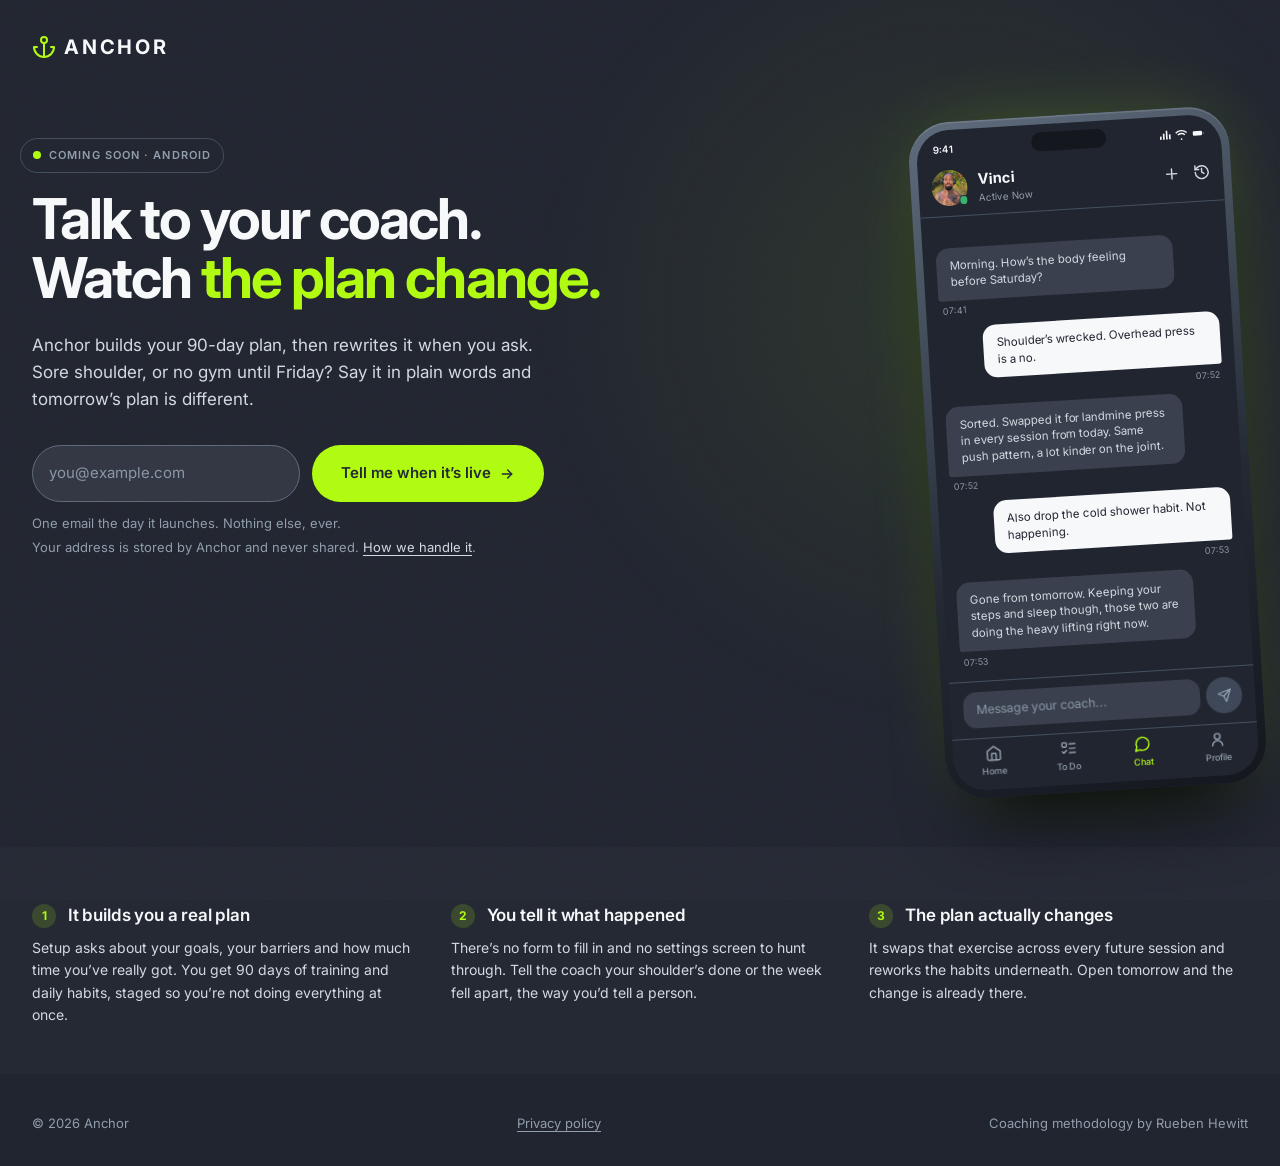
==== static/anchor/index.html @ 9a3c50d8 "Add Anchor waitlist landing page and privacy policy Serves the coming-soon page at /anchor/ with ema" ====
<!doctype html>
<html lang="en">
  <head>
    <meta charset="utf-8" />
    <meta name="viewport" content="width=device-width, initial-scale=1" />
    <title>Anchor — talk to your coach, watch the plan change</title>
    <meta
      name="description"
      content="Anchor builds your 90-day plan, then rewrites it when you ask. Coming soon on Android."
    />
    <meta name="theme-color" content="#212530" />

    <meta property="og:title" content="Anchor — talk to your coach, watch the plan change" />
    <meta
      property="og:description"
      content="Anchor builds your 90-day plan, then rewrites it when you ask. Coming soon on Android."
    />
    <meta property="og:type" content="website" />
    <meta property="og:url" content="https://www.victorexplore.com/anchor/" />
    <link rel="canonical" href="https://www.victorexplore.com/anchor/" />

    <link
      rel="icon"
      href="data:image/svg+xml,%3Csvg xmlns='http://www.w3.org/2000/svg' viewBox='0 0 24 24' fill='none' stroke='%23b1fa12' stroke-width='2.4' stroke-linecap='round'%3E%3Ccircle cx='12' cy='5' r='3'/%3E%3Cline x1='12' y1='22' x2='12' y2='8'/%3E%3Cpath d='M5 12H2a10 10 0 0 0 20 0h-3'/%3E%3C/svg%3E"
    />

    <link rel="preconnect" href="https://fonts.googleapis.com" />
    <link rel="preconnect" href="https://fonts.gstatic.com" crossorigin />
    <link
      href="https://fonts.googleapis.com/css2?family=Inter:wght@400;500;600;700&display=swap"
      rel="stylesheet"
    />
    <link rel="stylesheet" href="styles.css" />
  </head>

  <body>
    <div class="backdrop" aria-hidden="true"></div>
    <div class="grain" aria-hidden="true"></div>

    <div class="page">
      <header class="site-header">
        <div class="shell">
          <div class="wordmark">
            <svg viewBox="0 0 24 24" fill="none" stroke="currentColor" stroke-width="2" stroke-linecap="round" stroke-linejoin="round" aria-hidden="true">
              <circle cx="12" cy="5" r="3" />
              <line x1="12" y1="22" x2="12" y2="8" />
              <path d="M5 12H2a10 10 0 0 0 20 0h-3" />
            </svg>
            Anchor
          </div>
        </div>
      </header>

      <main>
        <div class="hero">
          <div class="shell">
            <div class="hero-copy">
              <p class="eyebrow reveal d1"><span class="dot"></span> Coming soon &middot; Android</p>

              <h1 class="reveal d2">
                <span class="line">Talk to your coach.</span>
                <span class="line">Watch <span class="accent">the plan change.</span></span>
              </h1>

              <p class="subhead reveal d3">
                Anchor builds your 90-day plan, then rewrites it when you ask. Sore
                shoulder, or no gym until Friday? Say it in plain words and tomorrow&rsquo;s
                plan is different.
              </p>

              <form class="signup reveal d4" id="signup" novalidate>
                <div class="field-row">
                  <div class="field">
                    <input
                      id="email"
                      name="email"
                      type="email"
                      inputmode="email"
                      autocomplete="email"
                      placeholder="you@example.com"
                      aria-label="Email address"
                      aria-describedby="form-note"
                    />
                  </div>
                  <button class="btn" type="submit" id="submit">
                    <span id="submit-label">Tell me when it&rsquo;s live</span>
                    <svg viewBox="0 0 24 24" fill="none" stroke="currentColor" stroke-width="2.2" stroke-linecap="round" stroke-linejoin="round" aria-hidden="true">
                      <path d="M5 12h14" />
                      <path d="m13 6 6 6-6 6" />
                    </svg>
                  </button>
                </div>
                <p class="form-note" id="form-note" role="status">
                  One email the day it launches. Nothing else, ever.
                </p>
                <p class="form-legal">
                  Your address is stored by Anchor and never shared.
                  <a href="privacy/">How we handle it</a>.
                </p>
              </form>
            </div>

            <!-- Recreation of the Anchor chat screen. -->
            <div class="phone-stage reveal d5">
              <div class="phone" role="img" aria-label="The Anchor chat screen. The coach asks how the body is feeling. The user says their shoulder is wrecked and overhead press is out; the coach replies that it has swapped it for landmine press in every session from today. The user asks to drop the cold shower habit; the coach removes it from tomorrow and keeps the steps and sleep habits.">
                <div class="screen" aria-hidden="true">
                  <div class="notch"></div>

                  <div class="status-bar">
                    <span>9:41</span>
                    <span class="status-icons">
                      <svg viewBox="0 0 24 24" fill="currentColor"><path d="M2 20h3v-6H2zm5.5 0h3V9h-3zM13 20h3V4h-3zm5.5 0h3v-9h-3z" /></svg>
                      <svg viewBox="0 0 24 24" fill="currentColor"><path d="M12 19.5a1.5 1.5 0 1 0 0 3 1.5 1.5 0 0 0 0-3M4.6 12.3l1.8 1.8a8 8 0 0 1 11.2 0l1.8-1.8a10.5 10.5 0 0 0-14.8 0M1 8.7l1.8 1.8a13 13 0 0 1 18.4 0L23 8.7a15.6 15.6 0 0 0-22 0" /></svg>
                      <svg viewBox="0 0 24 24" fill="currentColor"><path d="M4 8h13a2 2 0 0 1 2 2v4a2 2 0 0 1-2 2H4a2 2 0 0 1-2-2v-4a2 2 0 0 1 2-2m16.5 3h1v2h-1z" /></svg>
                    </span>
                  </div>

                  <div class="chat-header">
                    <span class="avatar">
                      <img src="assets/coach-rueben.jpg" alt="" width="44" height="44" />
                      <span class="badge"></span>
                    </span>
                    <span class="who">
                      <strong>Vinci</strong>
                      <span>Active Now</span>
                    </span>
                    <span class="actions">
                      <svg viewBox="0 0 24 24" fill="none" stroke="currentColor" stroke-width="2" stroke-linecap="round" stroke-linejoin="round">
                        <path d="M12 5v14M5 12h14" />
                      </svg>
                      <svg viewBox="0 0 24 24" fill="none" stroke="currentColor" stroke-width="2" stroke-linecap="round" stroke-linejoin="round">
                        <path d="M3 12a9 9 0 1 0 3-6.7L3 8" />
                        <path d="M3 3v5h5" />
                        <path d="M12 7v5l3 2" />
                      </svg>
                    </span>
                  </div>

                  <div class="chat-log">
                    <div class="msg from-coach">
                      <p class="text">Morning. How&rsquo;s the body feeling before Saturday?</p>
                      <span class="stamp">07:41</span>
                    </div>

                    <div class="msg from-user">
                      <p class="text">Shoulder&rsquo;s wrecked. Overhead press is a no.</p>
                      <span class="stamp">07:52</span>
                    </div>

                    <div class="msg from-coach">
                      <p class="text">
                        Sorted. Swapped it for landmine press in every session from today.
                        Same push pattern, a lot kinder on the joint.
                      </p>
                      <span class="stamp">07:52</span>
                    </div>

                    <div class="msg from-user">
                      <p class="text">Also drop the cold shower habit. Not happening.</p>
                      <span class="stamp">07:53</span>
                    </div>

                    <div class="msg from-coach">
                      <p class="text">
                        Gone from tomorrow. Keeping your steps and sleep though, those two
                        are doing the heavy lifting right now.
                      </p>
                      <span class="stamp">07:53</span>
                    </div>
                  </div>

                  <div class="chat-input">
                    <span class="box">Message your coach...</span>
                    <span class="send">
                      <svg viewBox="0 0 24 24" fill="none" stroke="currentColor" stroke-width="2" stroke-linecap="round" stroke-linejoin="round">
                        <path d="M22 2 11 13" />
                        <path d="M22 2 15 22l-4-9-9-4Z" />
                      </svg>
                    </span>
                  </div>

                  <nav class="tabbar">
                    <span class="tab">
                      <svg viewBox="0 0 24 24" fill="none" stroke="currentColor" stroke-width="2" stroke-linecap="round" stroke-linejoin="round">
                        <path d="M3 9.5 12 3l9 6.5V20a2 2 0 0 1-2 2H5a2 2 0 0 1-2-2Z" />
                        <path d="M9 22v-9h6v9" />
                      </svg>
                      Home
                    </span>
                    <span class="tab">
                      <svg viewBox="0 0 24 24" fill="none" stroke="currentColor" stroke-width="2" stroke-linecap="round" stroke-linejoin="round">
                        <rect x="3" y="4" width="6" height="6" rx="1.5" />
                        <path d="m3 16.5 2 2 4-4" />
                        <path d="M13 6h8M13 12h8M13 18h8" />
                      </svg>
                      To Do
                    </span>
                    <span class="tab active">
                      <svg viewBox="0 0 24 24" fill="none" stroke="currentColor" stroke-width="2" stroke-linecap="round" stroke-linejoin="round">
                        <path d="M7.9 20A9 9 0 1 0 4 16.1L2 22Z" />
                      </svg>
                      Chat
                    </span>
                    <span class="tab">
                      <svg viewBox="0 0 24 24" fill="none" stroke="currentColor" stroke-width="2" stroke-linecap="round" stroke-linejoin="round">
                        <circle cx="12" cy="8" r="4" />
                        <path d="M19 21a7 7 0 0 0-14 0" />
                      </svg>
                      Profile
                    </span>
                  </nav>
                </div>
              </div>
            </div>
          </div>
        </div>

        <div class="proofs-band">
          <ol class="shell proofs reveal d6">
            <li class="proof">
              <h2>It builds you a real plan</h2>
              <p>
                Setup asks about your goals, your barriers and how much time you&rsquo;ve
                really got. You get 90 days of training and daily habits, staged so
                you&rsquo;re not doing everything at once.
              </p>
            </li>

            <li class="proof">
              <h2>You tell it what happened</h2>
              <p>
                There&rsquo;s no form to fill in and no settings screen to hunt through.
                Tell the coach your shoulder&rsquo;s done or the week fell apart, the way
                you&rsquo;d tell a person.
              </p>
            </li>

            <li class="proof">
              <h2>The plan actually changes</h2>
              <p>
                It swaps that exercise across every future session and reworks the habits
                underneath. Open tomorrow and the change is already there.
              </p>
            </li>
          </ol>
        </div>
      </main>

      <footer class="site-footer">
        <div class="shell">
          <span>&copy; 2026 Anchor</span>
          <span><a href="privacy/">Privacy policy</a></span>
          <span>Coaching methodology by Rueben Hewitt</span>
        </div>
      </footer>
    </div>

    <script>
      const form = document.getElementById('signup');
      const input = document.getElementById('email');
      const note = document.getElementById('form-note');
      const submit = document.getElementById('submit');
      const submitLabel = document.getElementById('submit-label');

      const DEFAULT_NOTE = 'One email the day it launches. Nothing else, ever.';
      const SUBMIT_LABEL = submitLabel.textContent;
      const EMAIL = /^[^\s@]+@[^\s@]+\.[^\s@]{2,}$/;

      // Kit's own embed form action. It takes a form-encoded POST and needs no
      // API key, so nothing secret lives in this page.
      const KIT_ENDPOINT = 'https://app.kit.com/forms/9786076/subscriptions';

      function setNote(text, tone) {
        note.textContent = text;
        note.classList.toggle('is-error', tone === 'error');
        note.classList.toggle('is-notice', tone === 'notice');
        note.classList.toggle('is-success', tone === 'success');
      }

      function setBusy(busy) {
        form.setAttribute('aria-busy', String(busy));
        submitLabel.textContent = busy ? 'Adding you\u2026' : SUBMIT_LABEL;
        if (busy) {
          submit.setAttribute('aria-disabled', 'true');
        } else {
          submit.removeAttribute('aria-disabled');
        }
      }

      input.addEventListener('input', () => {
        if (input.getAttribute('aria-invalid') === 'true') {
          input.removeAttribute('aria-invalid');
          setNote(DEFAULT_NOTE, null);
        }
      });

      form.addEventListener('submit', async (event) => {
        event.preventDefault();

        if (submit.getAttribute('aria-disabled') === 'true') return;

        const email = input.value.trim();

        if (!email) {
          input.setAttribute('aria-invalid', 'true');
          setNote('Pop your email in first and we’ll do the rest.', 'error');
          return;
        }

        if (!EMAIL.test(email)) {
          input.setAttribute('aria-invalid', 'true');
          setNote('That does not look like an email address.', 'error');
          return;
        }

        input.removeAttribute('aria-invalid');
        setBusy(true);
        setNote('Adding you to the list\u2026', null);

        try {
          const response = await fetch(KIT_ENDPOINT, {
            method: 'POST',
            headers: { Accept: 'application/json' },
            body: new URLSearchParams({ email_address: email }),
          });
          const result = await response.json();

          if (result.status === 'success') {
            // Stays disabled: the address is in, so a second press is pointless.
            form.setAttribute('aria-busy', 'false');
            submit.setAttribute('aria-disabled', 'true');
            submitLabel.textContent = 'You\u2019re on the list';
            input.readOnly = true;
            setNote('Nice one. We’ll email you the day Anchor goes live.', 'success');
            return;
          }

          // Kit holds submissions it suspects are bots until a challenge is passed.
          if (result.status === 'quarantined' && result.url) {
            setBusy(false);
            note.className = 'form-note is-notice';
            note.textContent = 'One more step to prove you\u2019re human: ';
            const link = document.createElement('a');
            link.href = result.url;
            link.rel = 'noopener';
            link.target = '_blank';
            link.textContent = 'finish confirming';
            note.append(link, '.');
            return;
          }

          setBusy(false);
          input.setAttribute('aria-invalid', 'true');
          setNote(
            result.errors?.messages?.join(' ') ||
              'That didn’t go through. Give it another try in a moment.',
            'error'
          );
        } catch {
          setBusy(false);
          setNote(
            'Couldn’t reach the server. Check your connection and try again.',
            'error'
          );
        }
      });
    </script>
  </body>
</html>
---- static/anchor/styles.css ----
/*
 * Anchor — coming soon page
 * Colour tokens mirror app/styles/colors.ts (dark theme). Nothing outside the
 * token block below should introduce a colour.
 */

:root {
  /* Surfaces */
  --bg: #212530;
  --surface: #343844;
  --surface-muted: #3a404e;
  --surface-raised: #3e4858;
  --brand-dark: #232a34;
  --phone-void: #14171e;

  /* Accent */
  --lime: #b1fa12;
  --lime-hover: #c6fb64;
  --lime-active: #d4fb8c;
  --on-lime: #232a34;
  --lime-a08: rgba(177, 250, 18, 0.08);
  --lime-a16: rgba(177, 250, 18, 0.16);
  --lime-a32: rgba(177, 250, 18, 0.32);

  /* Text */
  --text: #f6f8fa;
  --text-secondary: #d2d9e0;
  --text-muted: #919eac;
  --text-placeholder: #8a97a6;

  /* Lines */
  --border: #44505f;
  --border-strong: #5f6c7c;
  --border-hover: #7b8798;

  /* Status */
  --success: #38b26c;
  --warning: #f2a712;
  --error: #eb5757;
  --error-text: #f06a6a;

  /* Type */
  --font: 'Inter', -apple-system, BlinkMacSystemFont, 'Segoe UI', Roboto, sans-serif;

  /* Type scale, whole pixels */
  --t-11: 11px;
  --t-12: 12px;
  --t-13: 13px;
  --t-14: 14px;
  --t-15: 15px;
  --t-17: 17px;
  --t-18: 18px;
  --t-20: 20px;

  /* Spacing, 4px grid */
  --s1: 4px;
  --s2: 8px;
  --s3: 12px;
  --s4: 16px;
  --s5: 20px;
  --s6: 24px;
  --s7: 32px;
  --s8: 40px;
  --s9: 48px;
  --s10: 56px;

  --radius-sm: 12px;
  --radius: 16px;
  --radius-pill: 999px;

  --page-max: 1280px;
  --phone-rot: -3.5deg;
}

/* ---------------------------------------------------------------- reset */

*,
*::before,
*::after {
  box-sizing: border-box;
}

html {
  -webkit-text-size-adjust: 100%;
}

body {
  margin: 0;
  background-color: var(--bg);
  color: var(--text);
  font-family: var(--font);
  font-weight: 400;
  line-height: 1.5;
  -webkit-font-smoothing: antialiased;
  -moz-osx-font-smoothing: grayscale;
  overflow-x: hidden;
}

h1,
h2,
h3,
p,
ol {
  margin: 0;
}

ol {
  padding: 0;
  list-style: none;
}

img {
  display: block;
  max-width: 100%;
}

button,
input {
  font: inherit;
  color: inherit;
}

:focus-visible {
  outline: 2px solid var(--lime);
  outline-offset: 3px;
}

/* ---------------------------------------------------------- backdrop fx */

/* A single pool of light behind the phone, so the glow reads as spill from
   the product rather than decorative haze. */
.backdrop {
  position: fixed;
  inset: 0;
  z-index: 0;
  pointer-events: none;
  background: radial-gradient(
    620px 620px at 74% 34%,
    var(--lime-a08) 0%,
    rgba(177, 250, 18, 0) 68%
  );
}

/* Fine grain so the large flat fills do not band on 8-bit panels. */
.grain {
  position: fixed;
  inset: 0;
  z-index: 1;
  pointer-events: none;
  opacity: 0.03;
  background-image: url("data:image/svg+xml,%3Csvg xmlns='http://www.w3.org/2000/svg' width='200' height='200'%3E%3Cfilter id='n'%3E%3CfeTurbulence type='fractalNoise' baseFrequency='0.85' numOctaves='3'/%3E%3C/filter%3E%3Crect width='200' height='200' filter='url(%23n)'/%3E%3C/svg%3E");
}

.page {
  position: relative;
  z-index: 2;
  display: flex;
  flex-direction: column;
  min-height: 100dvh;
}

.shell {
  width: 100%;
  max-width: var(--page-max);
  margin: 0 auto;
  padding: 0 var(--s7);
}

/* --------------------------------------------------------------- header */

.site-header {
  padding: var(--s7) 0 var(--s3);
}

.wordmark {
  display: flex;
  align-items: center;
  gap: var(--s2);
  font-weight: 700;
  font-size: var(--t-20);
  letter-spacing: 0.14em;
  text-transform: uppercase;
}

.wordmark svg {
  width: 24px;
  height: 24px;
  color: var(--lime);
  flex: none;
}

/* ----------------------------------------------------------------- hero */

.hero {
  flex: 1;
  padding: var(--s8) 0 var(--s10);
}

.hero .shell {
  display: grid;
  grid-template-columns: minmax(0, 1fr) auto;
  gap: var(--s8);
  align-items: start;
}

.hero-copy {
  max-width: 620px;
  padding-top: var(--s6);
}

.eyebrow {
  display: inline-flex;
  align-items: center;
  gap: var(--s2);
  margin-left: -12px;
  padding: var(--s2) var(--s3);
  border-radius: var(--radius-pill);
  border: 1px solid var(--border);
  color: var(--text-muted);
  font-size: var(--t-11);
  font-weight: 600;
  letter-spacing: 0.1em;
  text-transform: uppercase;
}

.dot {
  width: var(--s2);
  height: var(--s2);
  border-radius: 50%;
  background: var(--lime);
  flex: none;
}

h1 {
  margin-top: var(--s4);
  font-size: clamp(2.35rem, 4.4vw, 3.6rem);
  font-weight: 700;
  line-height: 1.06;
  letter-spacing: -0.035em;
  text-wrap: balance;
}

h1 .line {
  display: block;
}

h1 .accent {
  color: var(--lime);
}

.subhead {
  margin-top: var(--s6);
  max-width: 32rem;
  font-size: var(--t-17);
  line-height: 1.6;
  color: var(--text-secondary);
}

/* ----------------------------------------------------------------- form */

.signup {
  margin-top: var(--s7);
  max-width: 32rem;
}

.field-row {
  display: flex;
  gap: var(--s3);
}

.field {
  flex: 1;
  min-width: 0;
}

.field input {
  width: 100%;
  padding: var(--s4);
  border-radius: var(--radius-pill);
  border: 1px solid var(--border-strong);
  background: var(--surface);
  color: var(--text);
  font-size: var(--t-15);
  transition:
    border-color 0.18s ease,
    box-shadow 0.18s ease,
    background-color 0.18s ease;
}

.field input::placeholder {
  color: var(--text-placeholder);
}

.field input:hover {
  border-color: var(--border-hover);
}

.field input:focus {
  border-color: var(--lime);
  background: var(--surface-muted);
  box-shadow: 0 0 0 4px var(--lime-a16);
}

.field input:focus-visible {
  outline: 2px solid var(--lime);
  outline-offset: 2px;
}

.field input[aria-invalid='true'] {
  border-color: var(--error);
  box-shadow: inset 0 0 0 1px var(--error);
}

.btn {
  display: inline-flex;
  align-items: center;
  justify-content: center;
  gap: var(--s2);
  min-width: 232px;
  padding: var(--s4) var(--s6);
  border: 0;
  border-radius: var(--radius-pill);
  background: var(--lime);
  color: var(--on-lime);
  font-size: var(--t-15);
  font-weight: 600;
  white-space: nowrap;
  cursor: pointer;
  transition:
    transform 0.16s ease,
    background-color 0.16s ease,
    color 0.16s ease,
    box-shadow 0.16s ease;
}

.btn:hover:not([aria-disabled='true']) {
  background: var(--lime-hover);
  transform: translateY(-1px);
  box-shadow: 0 10px 26px -10px rgba(177, 250, 18, 0.6);
}

.btn:active:not([aria-disabled='true']) {
  background: var(--lime-active);
  transform: scale(0.98);
  box-shadow: none;
}

.btn[aria-disabled='true'] {
  background: var(--surface-muted);
  color: var(--text-secondary);
  cursor: not-allowed;
}

.btn svg {
  width: var(--s4);
  height: var(--s4);
}

.btn[aria-disabled='true'] svg {
  display: none;
}

.form-note {
  margin-top: var(--s3);
  min-height: var(--s5);
  font-size: var(--t-13);
  color: var(--text-muted);
  transition: color 0.2s ease;
}

.form-note.is-error {
  color: var(--error-text);
}

.form-note.is-notice {
  display: inline-block;
  padding: var(--s2) var(--s3);
  border-radius: var(--radius-sm);
  border: 1px solid rgba(242, 167, 18, 0.3);
  background: rgba(242, 167, 18, 0.1);
  color: var(--warning);
}

.form-note.is-notice a {
  color: inherit;
  font-weight: 600;
}

.form-note.is-success {
  color: var(--success);
  font-weight: 500;
}

.field input:read-only {
  border-color: var(--border);
  color: var(--text-muted);
  cursor: default;
}

/* -------------------------------------------------------- value proofs */

.proofs-band {
  background: rgba(255, 255, 255, 0.02);
  padding: var(--s10) 0 var(--s9);
}

.proofs {
  display: grid;
  grid-template-columns: repeat(3, minmax(0, 1fr));
  gap: var(--s8);
  counter-reset: step;
}

.proof {
  counter-increment: step;
}

.proof h2 {
  display: flex;
  align-items: center;
  gap: var(--s3);
  font-size: var(--t-17);
  font-weight: 600;
  color: var(--text);
  letter-spacing: -0.01em;
}

.proof h2::before {
  content: counter(step);
  display: flex;
  align-items: center;
  justify-content: center;
  width: var(--s6);
  height: var(--s6);
  flex: none;
  border-radius: 50%;
  background: var(--lime-a16);
  color: var(--lime);
  font-size: var(--t-12);
  font-weight: 700;
}

.proof p {
  margin-top: var(--s2);
  font-size: var(--t-14);
  line-height: 1.6;
  color: var(--text-secondary);
}

/* ---------------------------------------------------------------- phone */

.phone-stage {
  display: flex;
  justify-content: flex-end;
  zoom: 0.82;
}

.phone {
  position: relative;
  width: 392px;
  padding: 10px;
  border-radius: 50px;
  background: linear-gradient(160deg, var(--border-strong) 0%, var(--brand-dark) 60%, var(--phone-void) 100%);
  box-shadow:
    0 2px 0 rgba(255, 255, 255, 0.12) inset,
    0 60px 90px -40px rgba(0, 0, 0, 0.85),
    0 0 100px -30px var(--lime-a32);
  transform: rotate(var(--phone-rot));
  transition: transform 0.35s cubic-bezier(0.2, 0.8, 0.2, 1);
  animation: float 7s ease-in-out infinite;
}

.phone:hover {
  animation: none;
  translate: 0 -6px;
  transform: rotate(0deg);
}

@keyframes float {
  0%,
  100% {
    translate: 0 0;
  }
  50% {
    translate: 0 -12px;
  }
}

.screen {
  position: relative;
  height: 806px;
  border-radius: 40px;
  background: var(--bg);
  overflow: hidden;
  display: flex;
  flex-direction: column;
  user-select: none;
  /* The hero centres its text below 900px; the app screen never does. */
  text-align: left;
}

.notch {
  position: absolute;
  top: 9px;
  left: 50%;
  transform: translateX(-50%);
  width: 92px;
  height: var(--s6);
  border-radius: var(--radius-pill);
  background: var(--phone-void);
  z-index: 3;
}

.status-bar {
  display: flex;
  align-items: center;
  justify-content: space-between;
  padding: 14px var(--s5) var(--s1);
  font-size: var(--t-12);
  font-weight: 600;
  color: var(--text);
  flex: none;
}

.status-icons {
  display: flex;
  align-items: center;
  gap: var(--s1);
  color: var(--text);
}

.status-icons svg {
  width: var(--s4);
  height: var(--s4);
}

/* ------------------------------------------------------------ chat view */

.chat-header {
  flex: none;
  display: flex;
  align-items: center;
  gap: var(--s3);
  padding: var(--s3) var(--s4);
  border-bottom: 1px solid var(--border);
}

.avatar {
  position: relative;
  flex: none;
}

.avatar img {
  width: 44px;
  height: 44px;
  border-radius: 50%;
  object-fit: cover;
}

.avatar .badge {
  position: absolute;
  right: 0;
  bottom: 0;
  width: var(--s3);
  height: var(--s3);
  border-radius: 50%;
  background: var(--success);
  border: 2px solid var(--bg);
}

.chat-header .who {
  flex: 1;
  min-width: 0;
}

.chat-header .who strong {
  display: block;
  font-size: var(--t-18);
  font-weight: 700;
}

.chat-header .who span {
  display: block;
  font-size: var(--t-12);
  color: var(--text-muted);
}

.chat-header .actions {
  display: flex;
  align-items: center;
  gap: var(--s4);
  color: var(--text-secondary);
}

.chat-header .actions svg {
  width: 21px;
  height: 21px;
}

.chat-log {
  flex: 1;
  display: flex;
  flex-direction: column;
  justify-content: flex-end;
  padding: var(--s3) 0 var(--s1);
  overflow: hidden;
}

.msg {
  display: flex;
  flex-direction: column;
  padding: 0 var(--s4);
  margin-bottom: var(--s3);
}

.msg.from-user {
  align-items: flex-end;
}

.msg.from-coach {
  align-items: flex-start;
}

.msg .text {
  max-width: 85%;
  padding: var(--s3) var(--s4);
  border-radius: var(--radius);
  font-size: var(--t-14);
  line-height: 1.45;
}

.msg.from-user .text {
  background: var(--text);
  color: var(--bg);
  border-bottom-right-radius: var(--s1);
}

.msg.from-coach .text {
  background: var(--surface-muted);
  color: var(--text-secondary);
  border-bottom-left-radius: var(--s1);
}

.msg .stamp {
  margin-top: var(--s1);
  padding: 0 var(--s1);
  font-size: var(--t-11);
  color: var(--text-placeholder);
}

.chat-input {
  flex: none;
  display: flex;
  align-items: center;
  gap: var(--s2);
  padding: var(--s3) var(--s4);
  border-top: 1px solid var(--border);
}

.chat-input .box {
  flex: 1;
  display: flex;
  align-items: center;
  height: 44px;
  padding: 0 var(--s4);
  border-radius: var(--radius);
  background: var(--surface-muted);
  color: var(--text-placeholder);
  font-size: var(--t-15);
}

.chat-input .send {
  width: 44px;
  height: 44px;
  flex: none;
  display: flex;
  align-items: center;
  justify-content: center;
  border-radius: 50%;
  background: var(--surface-raised);
  color: var(--text-muted);
}

.chat-input .send svg {
  width: var(--t-18);
  height: var(--t-18);
}

/* Tab bar */

.tabbar {
  flex: none;
  display: flex;
  border-top: 1px solid var(--border);
  background: var(--bg);
  padding: var(--s2) var(--s1) 14px;
}

.tab {
  flex: 1;
  display: flex;
  flex-direction: column;
  align-items: center;
  gap: 3px;
  font-size: var(--t-11);
  font-weight: 500;
  color: var(--text-muted);
}

.tab svg {
  width: 21px;
  height: 21px;
}

.tab.active {
  color: var(--lime);
}

/* --------------------------------------------------------------- footer */

.site-footer {
  padding: var(--s8) 0 var(--s7);
  color: var(--text-muted);
  font-size: var(--t-13);
}

.site-footer .shell {
  display: flex;
  align-items: center;
  justify-content: space-between;
  gap: var(--s4);
  flex-wrap: wrap;
}

.site-footer a,
a.wordmark {
  color: inherit;
  text-decoration: none;
}

.site-footer a {
  text-decoration: underline;
  text-underline-offset: 3px;
}

.site-footer a:hover,
a.wordmark:hover {
  color: var(--text);
}

/* ------------------------------------------------------------ documents */

.doc {
  max-width: 44rem;
  padding-top: var(--s7);
  padding-bottom: var(--s9);
  color: var(--text-secondary);
  font-size: var(--t-15);
  line-height: 1.7;
}

.doc h1 {
  font-size: var(--t-20);
  font-weight: 700;
  color: var(--text);
  letter-spacing: -0.01em;
}

.doc h2 {
  margin-top: var(--s7);
  font-size: var(--t-17);
  font-weight: 600;
  color: var(--text);
}

.doc p {
  margin-top: var(--s3);
}

.doc-meta {
  color: var(--text-muted);
  font-size: var(--t-13);
}

.doc-lead {
  margin-top: var(--s5);
  color: var(--text);
}

.doc a {
  color: var(--lime);
  text-decoration: underline;
  text-underline-offset: 3px;
}

.doc a:hover {
  color: var(--lime-hover);
}

.doc a:focus-visible,
.form-legal a:focus-visible {
  outline: 2px solid var(--lime);
  outline-offset: 2px;
  border-radius: 2px;
}

.doc-back {
  margin-top: var(--s8);
  padding-top: var(--s5);
  border-top: 1px solid var(--border);
}

/* Sits beside the form note, which gets overwritten by status messages. */
.form-legal {
  margin-top: var(--s1);
  font-size: var(--t-13);
  color: var(--text-muted);
}

.form-legal a {
  color: var(--text-secondary);
  text-decoration: underline;
  text-underline-offset: 3px;
}

.form-legal a:hover {
  color: var(--text);
}

/* -------------------------------------------------------------- motion */

.reveal {
  opacity: 0;
  transform: translateY(16px);
  animation: rise 0.5s cubic-bezier(0.2, 0.8, 0.2, 1) forwards;
}

@keyframes rise {
  to {
    opacity: 1;
    transform: none;
  }
}

.d1 {
  animation-delay: 0s;
}
.d2 {
  animation-delay: 0.06s;
}
.d3 {
  animation-delay: 0.12s;
}
.d4 {
  animation-delay: 0.18s;
}
.d5 {
  animation-delay: 0.24s;
}
.d6 {
  animation-delay: 0.3s;
}

/* --------------------------------------------------------- responsive */

@media (max-width: 1180px) {
  .hero .shell {
    gap: var(--s6);
  }

  .phone-stage {
    zoom: 0.78;
  }
}

@media (max-width: 900px) {
  .hero {
    padding-top: var(--s6);
  }

  .hero .shell {
    grid-template-columns: minmax(0, 1fr);
    gap: var(--s9);
    justify-items: center;
    text-align: center;
  }

  .hero-copy {
    max-width: 620px;
    padding-top: 0;
  }

  .eyebrow {
    margin-left: 0;
  }

  .subhead,
  .signup {
    margin-left: auto;
    margin-right: auto;
  }

  .phone-stage {
    order: -1;
    justify-content: center;
    zoom: 0.8;
  }

  .phone {
    --phone-rot: 0deg;
  }
}

@media (max-width: 680px) {
  .shell {
    padding: 0 var(--s5);
  }

  .proofs {
    grid-template-columns: minmax(0, 1fr);
    gap: var(--s6);
    text-align: left;
  }

  .proofs-band {
    padding: var(--s8) 0 var(--s7);
  }

  .field-row {
    flex-direction: column;
  }

  .btn {
    width: 100%;
  }

  .form-note {
    min-height: var(--s8);
  }

  .phone-stage {
    zoom: 0.68;
  }

  .site-footer .shell {
    justify-content: center;
    text-align: center;
  }
}

@media (prefers-reduced-motion: reduce) {
  *,
  *::before,
  *::after {
    animation-duration: 0.01ms !important;
    animation-delay: 0s !important;
    animation-iteration-count: 1 !important;
    transition-duration: 0.01ms !important;
    transition-delay: 0s !important;
  }

  .reveal {
    opacity: 1;
    transform: none;
  }

  .phone,
  .phone:hover {
    translate: 0 0;
    transform: rotate(var(--phone-rot));
  }
}
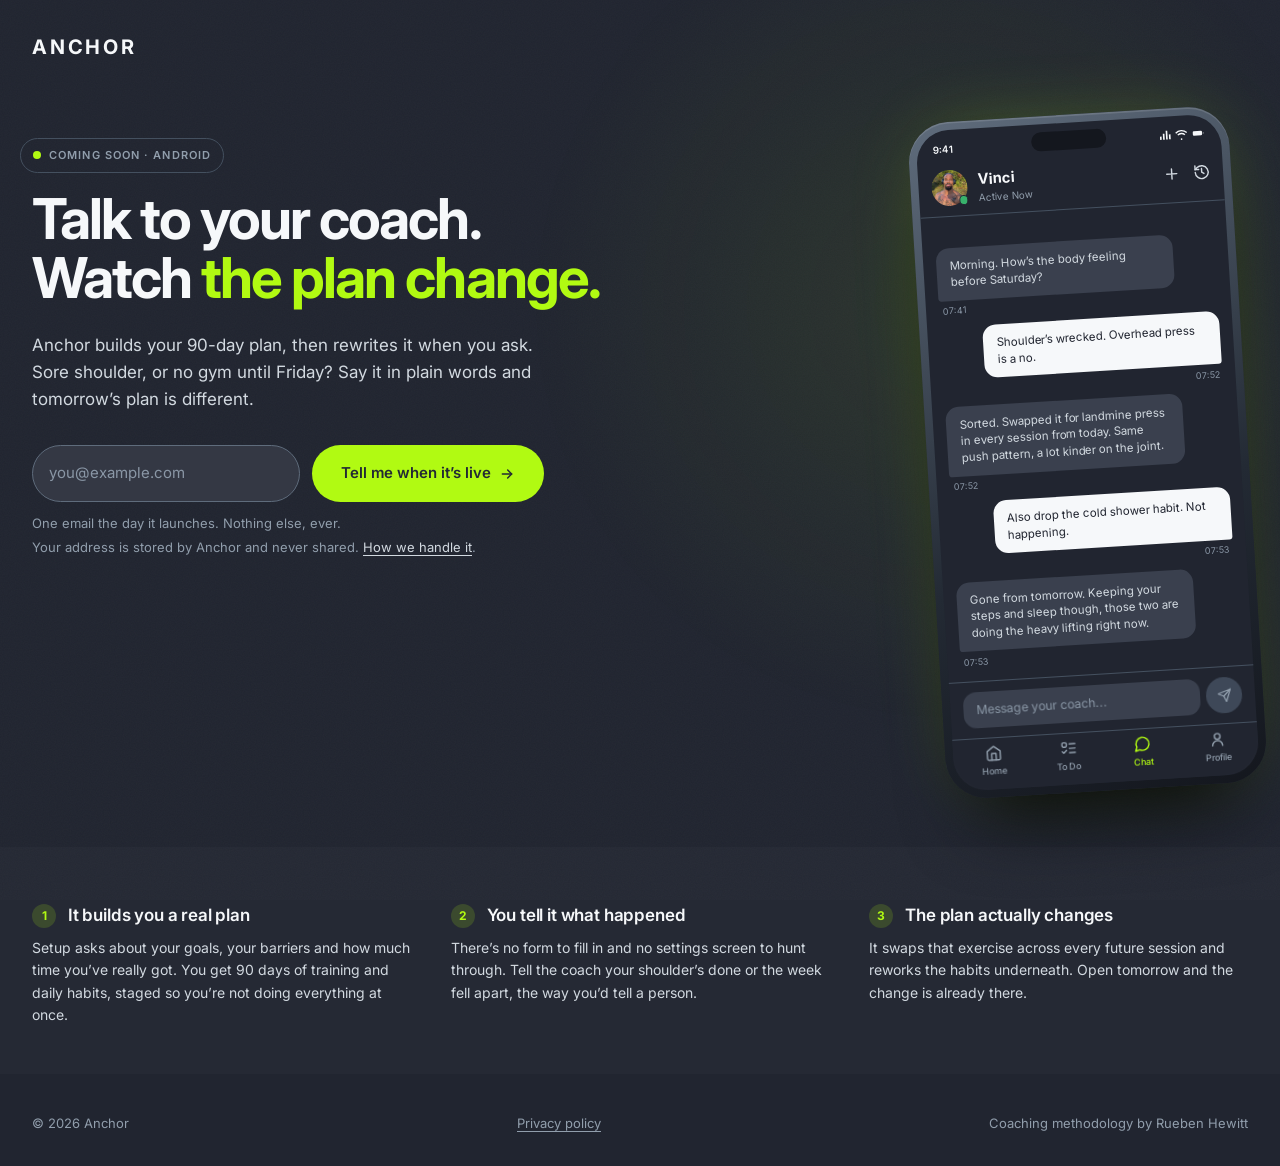
==== commit b0c4bbc5: "Drop placeholder anchor icon from landing page header Co-authored-by: Cursor <cursoragent@cursor.com" ====
--- a/static/anchor/index.html
+++ b/static/anchor/index.html
@@ -40,14 +40,7 @@
     <div class="page">
       <header class="site-header">
         <div class="shell">
-          <div class="wordmark">
-            <svg viewBox="0 0 24 24" fill="none" stroke="currentColor" stroke-width="2" stroke-linecap="round" stroke-linejoin="round" aria-hidden="true">
-              <circle cx="12" cy="5" r="3" />
-              <line x1="12" y1="22" x2="12" y2="8" />
-              <path d="M5 12H2a10 10 0 0 0 20 0h-3" />
-            </svg>
-            Anchor
-          </div>
+          <div class="wordmark">Anchor</div>
         </div>
       </header>
 
--- a/static/anchor/styles.css
+++ b/static/anchor/styles.css
@@ -173,20 +173,12 @@
 }
 
 .wordmark {
-  display: flex;
-  align-items: center;
-  gap: var(--s2);
+  display: inline-flex;
+  align-items: center;
   font-weight: 700;
   font-size: var(--t-20);
   letter-spacing: 0.14em;
   text-transform: uppercase;
-}
-
-.wordmark svg {
-  width: 24px;
-  height: 24px;
-  color: var(--lime);
-  flex: none;
 }
 
 /* ----------------------------------------------------------------- hero */
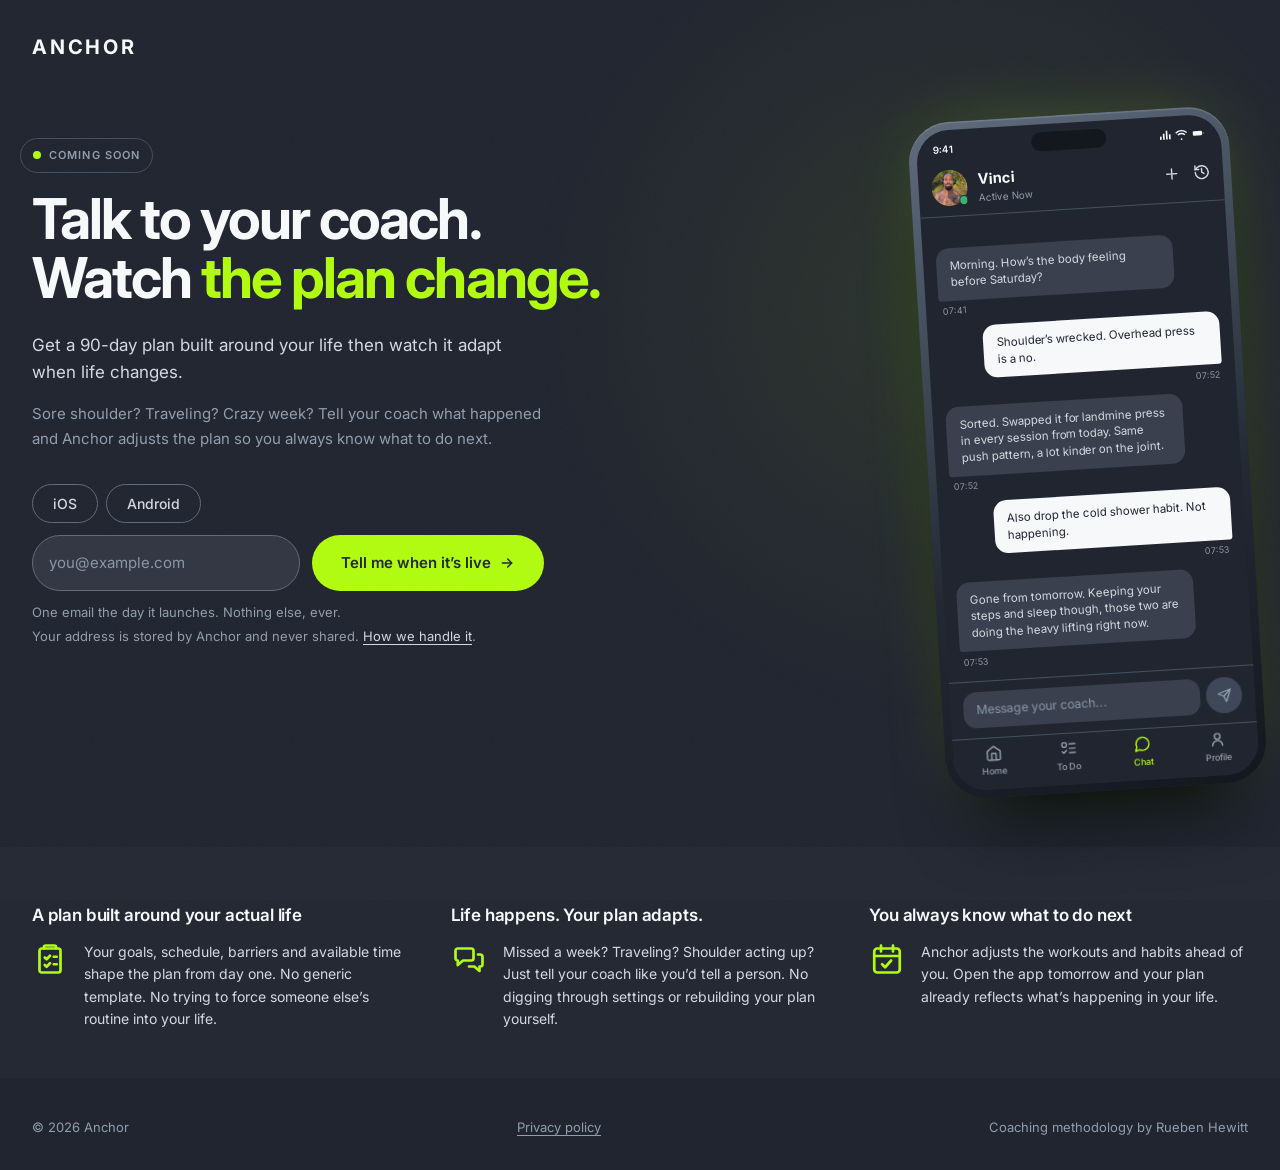
==== commit 5274cd3b: "Update Anchor landing page copy and add platform capture" ====
--- a/static/anchor/index.html
+++ b/static/anchor/index.html
@@ -6,14 +6,14 @@
     <title>Anchor — talk to your coach, watch the plan change</title>
     <meta
       name="description"
-      content="Anchor builds your 90-day plan, then rewrites it when you ask. Coming soon on Android."
+      content="Anchor builds your 90-day plan around your life, then adapts it when life changes. Tell your coach what happened and the plan updates."
     />
     <meta name="theme-color" content="#212530" />
 
     <meta property="og:title" content="Anchor — talk to your coach, watch the plan change" />
     <meta
       property="og:description"
-      content="Anchor builds your 90-day plan, then rewrites it when you ask. Coming soon on Android."
+      content="Anchor builds your 90-day plan around your life, then adapts it when life changes. Tell your coach what happened and the plan updates."
     />
     <meta property="og:type" content="website" />
     <meta property="og:url" content="https://www.victorexplore.com/anchor/" />
@@ -48,7 +48,7 @@
         <div class="hero">
           <div class="shell">
             <div class="hero-copy">
-              <p class="eyebrow reveal d1"><span class="dot"></span> Coming soon &middot; Android</p>
+              <p class="eyebrow reveal d1"><span class="dot"></span> Coming soon</p>
 
               <h1 class="reveal d2">
                 <span class="line">Talk to your coach.</span>
@@ -56,12 +56,39 @@
               </h1>
 
               <p class="subhead reveal d3">
-                Anchor builds your 90-day plan, then rewrites it when you ask. Sore
-                shoulder, or no gym until Friday? Say it in plain words and tomorrow&rsquo;s
-                plan is different.
+                Get a 90-day plan built around your life then watch it adapt when
+                life changes.
               </p>
 
+              <p class="subhead-sub reveal d3">
+                Sore shoulder? Traveling? Crazy week? Tell your coach what happened
+                and Anchor adjusts the plan so you always know what to do next.
+              </p>
+
               <form class="signup reveal d4" id="signup" novalidate>
+                <div class="platform" id="platform" role="radiogroup" aria-label="Which phone do you use?">
+                  <button
+                    class="pill"
+                    type="button"
+                    role="radio"
+                    aria-checked="false"
+                    tabindex="0"
+                    data-value="iOS"
+                  >
+                    iOS
+                  </button>
+                  <button
+                    class="pill"
+                    type="button"
+                    role="radio"
+                    aria-checked="false"
+                    tabindex="-1"
+                    data-value="Android"
+                  >
+                    Android
+                  </button>
+                </div>
+
                 <div class="field-row">
                   <div class="field">
                     <input
@@ -211,29 +238,59 @@
         <div class="proofs-band">
           <ol class="shell proofs reveal d6">
             <li class="proof">
-              <h2>It builds you a real plan</h2>
-              <p>
-                Setup asks about your goals, your barriers and how much time you&rsquo;ve
-                really got. You get 90 days of training and daily habits, staged so
-                you&rsquo;re not doing everything at once.
-              </p>
+              <h2>A plan built around your actual life</h2>
+              <div class="proof-body">
+                <span class="proof-icon" aria-hidden="true">
+                  <svg viewBox="0 0 24 24" fill="none" stroke="currentColor" stroke-width="1.8" stroke-linecap="round" stroke-linejoin="round">
+                    <path d="M9 3h6a1 1 0 0 1 1 1v1H8V4a1 1 0 0 1 1-1Z" />
+                    <path d="M16 5h1.5A1.5 1.5 0 0 1 19 6.5v13A1.5 1.5 0 0 1 17.5 21h-11A1.5 1.5 0 0 1 5 19.5v-13A1.5 1.5 0 0 1 6.5 5H8" />
+                    <path d="m8.5 11 1.2 1.2 2.3-2.4" />
+                    <path d="m8.5 16 1.2 1.2 2.3-2.4" />
+                    <path d="M14.5 10.5h2M14.5 15.5h2" />
+                  </svg>
+                </span>
+                <p>
+                  Your goals, schedule, barriers and available time shape the plan from
+                  day one. No generic template. No trying to force someone else&rsquo;s
+                  routine into your life.
+                </p>
+              </div>
             </li>
 
             <li class="proof">
-              <h2>You tell it what happened</h2>
-              <p>
-                There&rsquo;s no form to fill in and no settings screen to hunt through.
-                Tell the coach your shoulder&rsquo;s done or the week fell apart, the way
-                you&rsquo;d tell a person.
-              </p>
+              <h2>Life happens. Your plan adapts.</h2>
+              <div class="proof-body">
+                <span class="proof-icon" aria-hidden="true">
+                  <svg viewBox="0 0 24 24" fill="none" stroke="currentColor" stroke-width="1.8" stroke-linecap="round" stroke-linejoin="round">
+                    <path d="M3 6.5A1.5 1.5 0 0 1 4.5 5h9A1.5 1.5 0 0 1 15 6.5v5A1.5 1.5 0 0 1 13.5 13H8l-3.5 3v-3H4.5A1.5 1.5 0 0 1 3 11.5Z" />
+                    <path d="M18 9h1.5A1.5 1.5 0 0 1 21 10.5v5A1.5 1.5 0 0 1 19.5 17H19v3l-3.5-3H12" />
+                  </svg>
+                </span>
+                <p>
+                  Missed a week? Traveling? Shoulder acting up? Just tell your coach
+                  like you&rsquo;d tell a person. No digging through settings or
+                  rebuilding your plan yourself.
+                </p>
+              </div>
             </li>
 
             <li class="proof">
-              <h2>The plan actually changes</h2>
-              <p>
-                It swaps that exercise across every future session and reworks the habits
-                underneath. Open tomorrow and the change is already there.
-              </p>
+              <h2>You always know what to do next</h2>
+              <div class="proof-body">
+                <span class="proof-icon" aria-hidden="true">
+                  <svg viewBox="0 0 24 24" fill="none" stroke="currentColor" stroke-width="1.8" stroke-linecap="round" stroke-linejoin="round">
+                    <rect x="3.5" y="5" width="17" height="16" rx="2" />
+                    <path d="M3.5 10h17" />
+                    <path d="M8 3v4M16 3v4" />
+                    <path d="m8.75 15.5 2 2 4-4.5" />
+                  </svg>
+                </span>
+                <p>
+                  Anchor adjusts the workouts and habits ahead of you. Open the app
+                  tomorrow and your plan already reflects what&rsquo;s happening in
+                  your life.
+                </p>
+              </div>
             </li>
           </ol>
         </div>
@@ -254,6 +311,8 @@
       const note = document.getElementById('form-note');
       const submit = document.getElementById('submit');
       const submitLabel = document.getElementById('submit-label');
+      const platform = document.getElementById('platform');
+      const pills = [...platform.querySelectorAll('.pill')];
 
       const DEFAULT_NOTE = 'One email the day it launches. Nothing else, ever.';
       const SUBMIT_LABEL = submitLabel.textContent;
@@ -287,12 +346,62 @@
         }
       });
 
+      function selectedPlatform() {
+        return pills.find((pill) => pill.getAttribute('aria-checked') === 'true');
+      }
+
+      // Roving tabindex: only the chosen pill (or the first, before a choice) is
+      // in the tab order, and the arrow keys move between them.
+      function selectPill(pill) {
+        pills.forEach((other) => {
+          const isPick = other === pill;
+          other.setAttribute('aria-checked', String(isPick));
+          other.tabIndex = isPick ? 0 : -1;
+        });
+
+        if (platform.getAttribute('aria-invalid') === 'true') {
+          platform.removeAttribute('aria-invalid');
+          setNote(DEFAULT_NOTE, null);
+        }
+      }
+
+      pills.forEach((pill) => {
+        pill.addEventListener('click', () => selectPill(pill));
+      });
+
+      platform.addEventListener('keydown', (event) => {
+        const current = pills.indexOf(document.activeElement);
+        if (current === -1) return;
+
+        const step =
+          event.key === 'ArrowRight' || event.key === 'ArrowDown'
+            ? 1
+            : event.key === 'ArrowLeft' || event.key === 'ArrowUp'
+              ? -1
+              : 0;
+
+        if (!step) return;
+
+        event.preventDefault();
+        const next = pills[(current + step + pills.length) % pills.length];
+        selectPill(next);
+        next.focus();
+      });
+
       form.addEventListener('submit', async (event) => {
         event.preventDefault();
 
         if (submit.getAttribute('aria-disabled') === 'true') return;
 
         const email = input.value.trim();
+        const pick = selectedPlatform();
+
+        if (!pick) {
+          platform.setAttribute('aria-invalid', 'true');
+          setNote('Pick iOS or Android so we email you when your version is ready.', 'error');
+          pills[0].focus();
+          return;
+        }
 
         if (!email) {
           input.setAttribute('aria-invalid', 'true');
@@ -314,7 +423,10 @@
           const response = await fetch(KIT_ENDPOINT, {
             method: 'POST',
             headers: { Accept: 'application/json' },
-            body: new URLSearchParams({ email_address: email }),
+            body: new URLSearchParams({
+              email_address: email,
+              'fields[platform]': pick.dataset.value,
+            }),
           });
           const result = await response.json();
 
@@ -324,6 +436,7 @@
             submit.setAttribute('aria-disabled', 'true');
             submitLabel.textContent = 'You\u2019re on the list';
             input.readOnly = true;
+            platform.classList.add('is-locked');
             setNote('Nice one. We’ll email you the day Anchor goes live.', 'success');
             return;
           }
--- a/static/anchor/styles.css
+++ b/static/anchor/styles.css
@@ -248,11 +248,70 @@
   color: var(--text-secondary);
 }
 
+.subhead-sub {
+  margin-top: var(--s4);
+  max-width: 32rem;
+  font-size: var(--t-15);
+  line-height: 1.65;
+  color: var(--text-muted);
+}
+
 /* ----------------------------------------------------------------- form */
 
 .signup {
   margin-top: var(--s7);
   max-width: 32rem;
+}
+
+.platform {
+  display: flex;
+  gap: var(--s2);
+  margin-bottom: var(--s3);
+}
+
+.pill {
+  padding: var(--s2) var(--s5);
+  border-radius: var(--radius-pill);
+  border: 1px solid var(--border-strong);
+  background: transparent;
+  color: var(--text-secondary);
+  font-size: var(--t-14);
+  font-weight: 500;
+  cursor: pointer;
+  transition:
+    border-color 0.18s ease,
+    background-color 0.18s ease,
+    color 0.18s ease;
+}
+
+.pill:hover:not([aria-checked='true']) {
+  border-color: var(--border-hover);
+  color: var(--text);
+}
+
+.pill[aria-checked='true'] {
+  border-color: var(--lime);
+  background: var(--lime);
+  color: var(--on-lime);
+  font-weight: 600;
+}
+
+.pill:focus-visible {
+  outline: 2px solid var(--lime);
+  outline-offset: 2px;
+}
+
+.platform[aria-invalid='true'] .pill:not([aria-checked='true']) {
+  border-color: var(--error);
+}
+
+.platform.is-locked .pill {
+  pointer-events: none;
+}
+
+.platform.is-locked .pill:not([aria-checked='true']) {
+  border-color: var(--border);
+  color: var(--text-muted);
 }
 
 .field-row {
@@ -400,40 +459,33 @@
   display: grid;
   grid-template-columns: repeat(3, minmax(0, 1fr));
   gap: var(--s8);
-  counter-reset: step;
-}
-
-.proof {
-  counter-increment: step;
 }
 
 .proof h2 {
-  display: flex;
-  align-items: center;
-  gap: var(--s3);
   font-size: var(--t-17);
   font-weight: 600;
   color: var(--text);
   letter-spacing: -0.01em;
 }
 
-.proof h2::before {
-  content: counter(step);
-  display: flex;
-  align-items: center;
-  justify-content: center;
-  width: var(--s6);
-  height: var(--s6);
+.proof-body {
+  display: flex;
+  align-items: flex-start;
+  gap: var(--s4);
+  margin-top: var(--s3);
+}
+
+.proof-icon {
   flex: none;
-  border-radius: 50%;
-  background: var(--lime-a16);
   color: var(--lime);
-  font-size: var(--t-12);
-  font-weight: 700;
+}
+
+.proof-icon svg {
+  width: 36px;
+  height: 36px;
 }
 
 .proof p {
-  margin-top: var(--s2);
   font-size: var(--t-14);
   line-height: 1.6;
   color: var(--text-secondary);
@@ -887,9 +939,14 @@
   }
 
   .subhead,
+  .subhead-sub,
   .signup {
     margin-left: auto;
     margin-right: auto;
+  }
+
+  .platform {
+    justify-content: center;
   }
 
   .phone-stage {
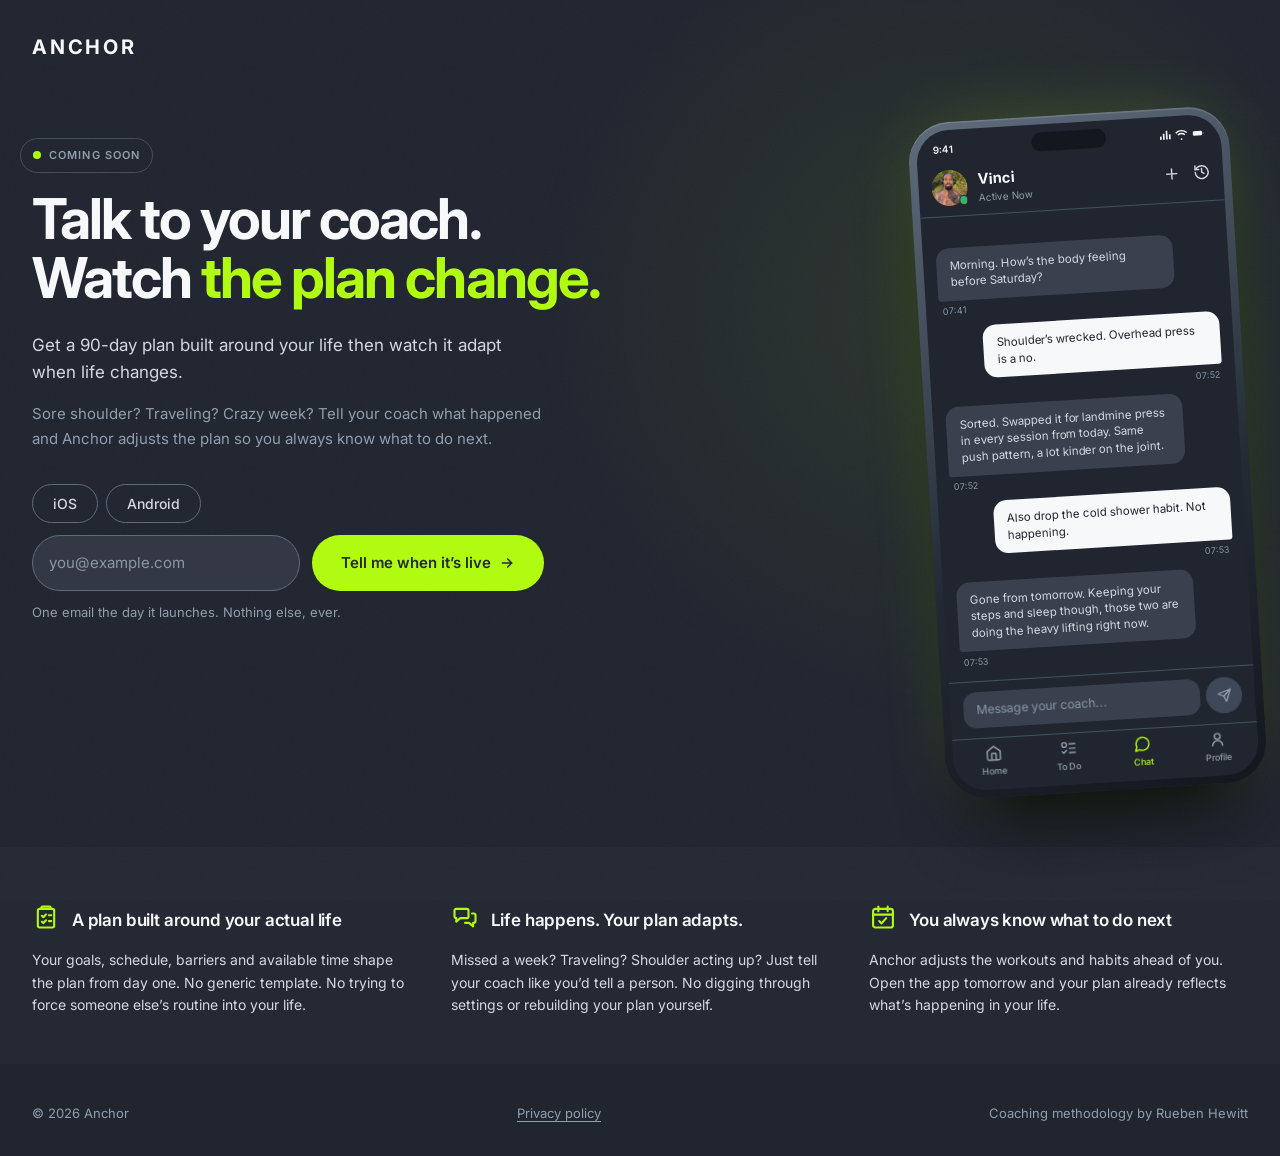
==== commit 57633eb1: "Drop the signup privacy line and move proof icons beside the headings" ====
--- a/static/anchor/index.html
+++ b/static/anchor/index.html
@@ -113,10 +113,6 @@
                 <p class="form-note" id="form-note" role="status">
                   One email the day it launches. Nothing else, ever.
                 </p>
-                <p class="form-legal">
-                  Your address is stored by Anchor and never shared.
-                  <a href="privacy/">How we handle it</a>.
-                </p>
               </form>
             </div>
 
@@ -238,8 +234,7 @@
         <div class="proofs-band">
           <ol class="shell proofs reveal d6">
             <li class="proof">
-              <h2>A plan built around your actual life</h2>
-              <div class="proof-body">
+              <div class="proof-head">
                 <span class="proof-icon" aria-hidden="true">
                   <svg viewBox="0 0 24 24" fill="none" stroke="currentColor" stroke-width="1.8" stroke-linecap="round" stroke-linejoin="round">
                     <path d="M9 3h6a1 1 0 0 1 1 1v1H8V4a1 1 0 0 1 1-1Z" />
@@ -249,34 +244,34 @@
                     <path d="M14.5 10.5h2M14.5 15.5h2" />
                   </svg>
                 </span>
-                <p>
-                  Your goals, schedule, barriers and available time shape the plan from
-                  day one. No generic template. No trying to force someone else&rsquo;s
-                  routine into your life.
-                </p>
+                <h2>A plan built around your actual life</h2>
               </div>
+              <p>
+                Your goals, schedule, barriers and available time shape the plan from
+                day one. No generic template. No trying to force someone else&rsquo;s
+                routine into your life.
+              </p>
             </li>
 
             <li class="proof">
-              <h2>Life happens. Your plan adapts.</h2>
-              <div class="proof-body">
+              <div class="proof-head">
                 <span class="proof-icon" aria-hidden="true">
                   <svg viewBox="0 0 24 24" fill="none" stroke="currentColor" stroke-width="1.8" stroke-linecap="round" stroke-linejoin="round">
                     <path d="M3 6.5A1.5 1.5 0 0 1 4.5 5h9A1.5 1.5 0 0 1 15 6.5v5A1.5 1.5 0 0 1 13.5 13H8l-3.5 3v-3H4.5A1.5 1.5 0 0 1 3 11.5Z" />
                     <path d="M18 9h1.5A1.5 1.5 0 0 1 21 10.5v5A1.5 1.5 0 0 1 19.5 17H19v3l-3.5-3H12" />
                   </svg>
                 </span>
-                <p>
-                  Missed a week? Traveling? Shoulder acting up? Just tell your coach
-                  like you&rsquo;d tell a person. No digging through settings or
-                  rebuilding your plan yourself.
-                </p>
+                <h2>Life happens. Your plan adapts.</h2>
               </div>
+              <p>
+                Missed a week? Traveling? Shoulder acting up? Just tell your coach
+                like you&rsquo;d tell a person. No digging through settings or
+                rebuilding your plan yourself.
+              </p>
             </li>
 
             <li class="proof">
-              <h2>You always know what to do next</h2>
-              <div class="proof-body">
+              <div class="proof-head">
                 <span class="proof-icon" aria-hidden="true">
                   <svg viewBox="0 0 24 24" fill="none" stroke="currentColor" stroke-width="1.8" stroke-linecap="round" stroke-linejoin="round">
                     <rect x="3.5" y="5" width="17" height="16" rx="2" />
@@ -285,12 +280,13 @@
                     <path d="m8.75 15.5 2 2 4-4.5" />
                   </svg>
                 </span>
-                <p>
-                  Anchor adjusts the workouts and habits ahead of you. Open the app
-                  tomorrow and your plan already reflects what&rsquo;s happening in
-                  your life.
-                </p>
+                <h2>You always know what to do next</h2>
               </div>
+              <p>
+                Anchor adjusts the workouts and habits ahead of you. Open the app
+                tomorrow and your plan already reflects what&rsquo;s happening in
+                your life.
+              </p>
             </li>
           </ol>
         </div>
--- a/static/anchor/styles.css
+++ b/static/anchor/styles.css
@@ -468,11 +468,10 @@
   letter-spacing: -0.01em;
 }
 
-.proof-body {
-  display: flex;
-  align-items: flex-start;
-  gap: var(--s4);
-  margin-top: var(--s3);
+.proof-head {
+  display: flex;
+  align-items: center;
+  gap: var(--s3);
 }
 
 .proof-icon {
@@ -481,11 +480,12 @@
 }
 
 .proof-icon svg {
-  width: 36px;
-  height: 36px;
+  width: 28px;
+  height: 28px;
 }
 
 .proof p {
+  margin-top: var(--s3);
   font-size: var(--t-14);
   line-height: 1.6;
   color: var(--text-secondary);
@@ -841,8 +841,7 @@
   color: var(--lime-hover);
 }
 
-.doc a:focus-visible,
-.form-legal a:focus-visible {
+.doc a:focus-visible {
   outline: 2px solid var(--lime);
   outline-offset: 2px;
   border-radius: 2px;
@@ -852,23 +851,6 @@
   margin-top: var(--s8);
   padding-top: var(--s5);
   border-top: 1px solid var(--border);
-}
-
-/* Sits beside the form note, which gets overwritten by status messages. */
-.form-legal {
-  margin-top: var(--s1);
-  font-size: var(--t-13);
-  color: var(--text-muted);
-}
-
-.form-legal a {
-  color: var(--text-secondary);
-  text-decoration: underline;
-  text-underline-offset: 3px;
-}
-
-.form-legal a:hover {
-  color: var(--text);
 }
 
 /* -------------------------------------------------------------- motion */
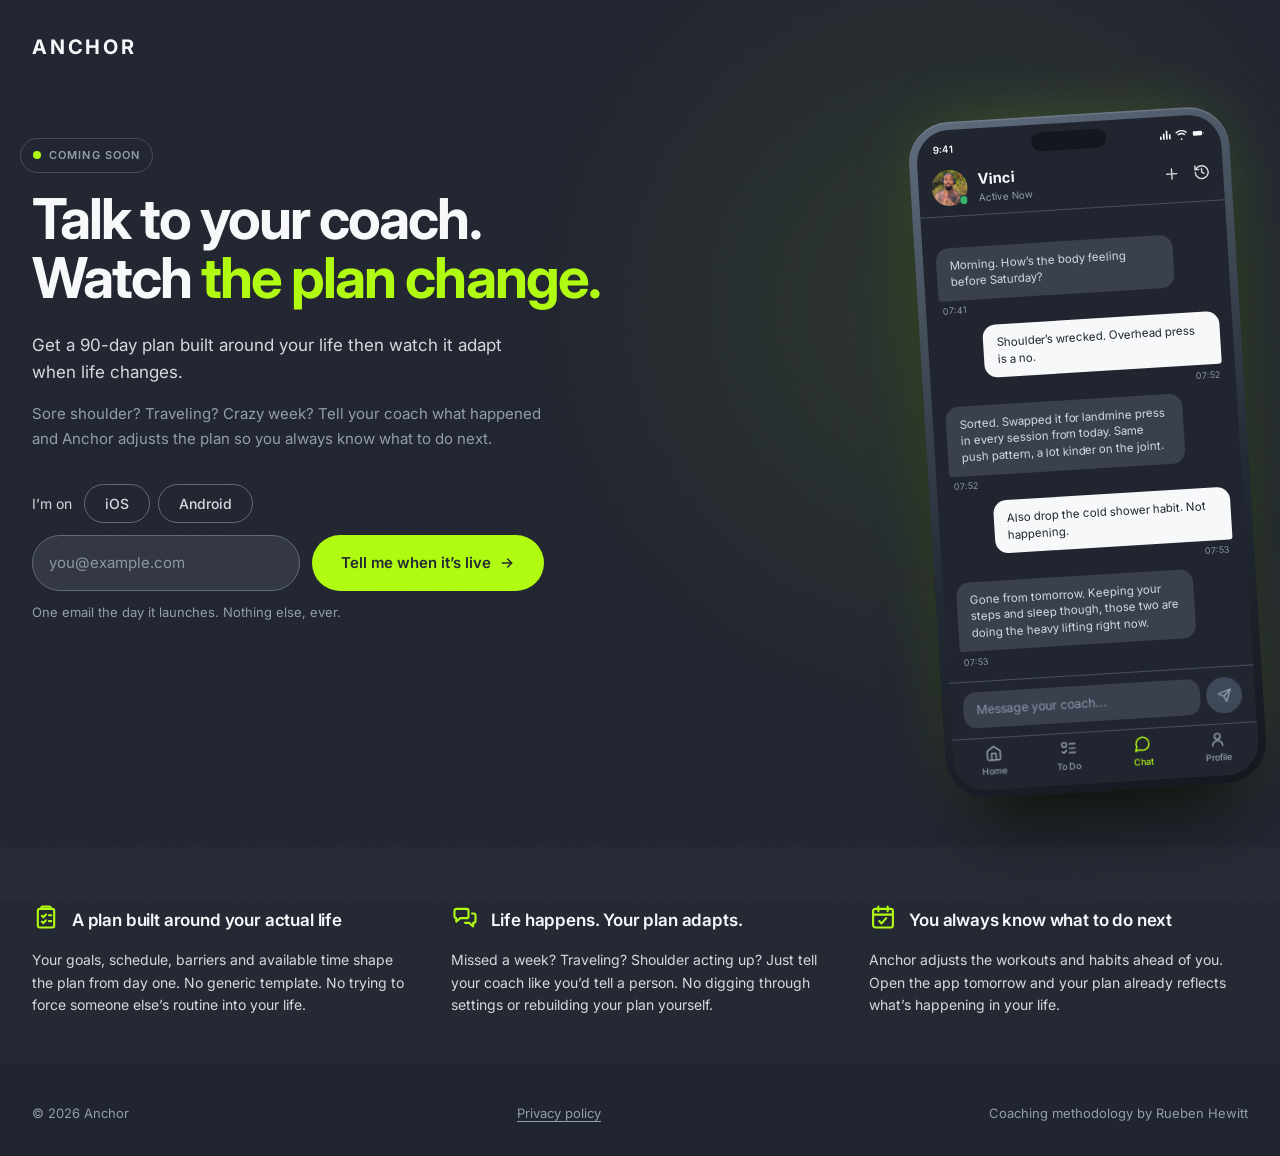
==== commit e2ed02a3: "Label the platform pills so the choice reads as a question" ====
--- a/static/anchor/index.html
+++ b/static/anchor/index.html
@@ -66,27 +66,30 @@
               </p>
 
               <form class="signup reveal d4" id="signup" novalidate>
-                <div class="platform" id="platform" role="radiogroup" aria-label="Which phone do you use?">
-                  <button
-                    class="pill"
-                    type="button"
-                    role="radio"
-                    aria-checked="false"
-                    tabindex="0"
-                    data-value="iOS"
-                  >
-                    iOS
-                  </button>
-                  <button
-                    class="pill"
-                    type="button"
-                    role="radio"
-                    aria-checked="false"
-                    tabindex="-1"
-                    data-value="Android"
-                  >
-                    Android
-                  </button>
+                <div class="platform-row">
+                  <span class="platform-prompt">I&rsquo;m on</span>
+                  <div class="platform" id="platform" role="radiogroup" aria-label="Which phone do you use?">
+                    <button
+                      class="pill"
+                      type="button"
+                      role="radio"
+                      aria-checked="false"
+                      tabindex="0"
+                      data-value="iOS"
+                    >
+                      iOS
+                    </button>
+                    <button
+                      class="pill"
+                      type="button"
+                      role="radio"
+                      aria-checked="false"
+                      tabindex="-1"
+                      data-value="Android"
+                    >
+                      Android
+                    </button>
+                  </div>
                 </div>
 
                 <div class="field-row">
--- a/static/anchor/styles.css
+++ b/static/anchor/styles.css
@@ -263,10 +263,21 @@
   max-width: 32rem;
 }
 
+.platform-row {
+  display: flex;
+  align-items: center;
+  gap: var(--s3);
+  margin-bottom: var(--s3);
+}
+
+.platform-prompt {
+  font-size: var(--t-14);
+  color: var(--text-secondary);
+}
+
 .platform {
   display: flex;
   gap: var(--s2);
-  margin-bottom: var(--s3);
 }
 
 .pill {
@@ -927,7 +938,7 @@
     margin-right: auto;
   }
 
-  .platform {
+  .platform-row {
     justify-content: center;
   }
 
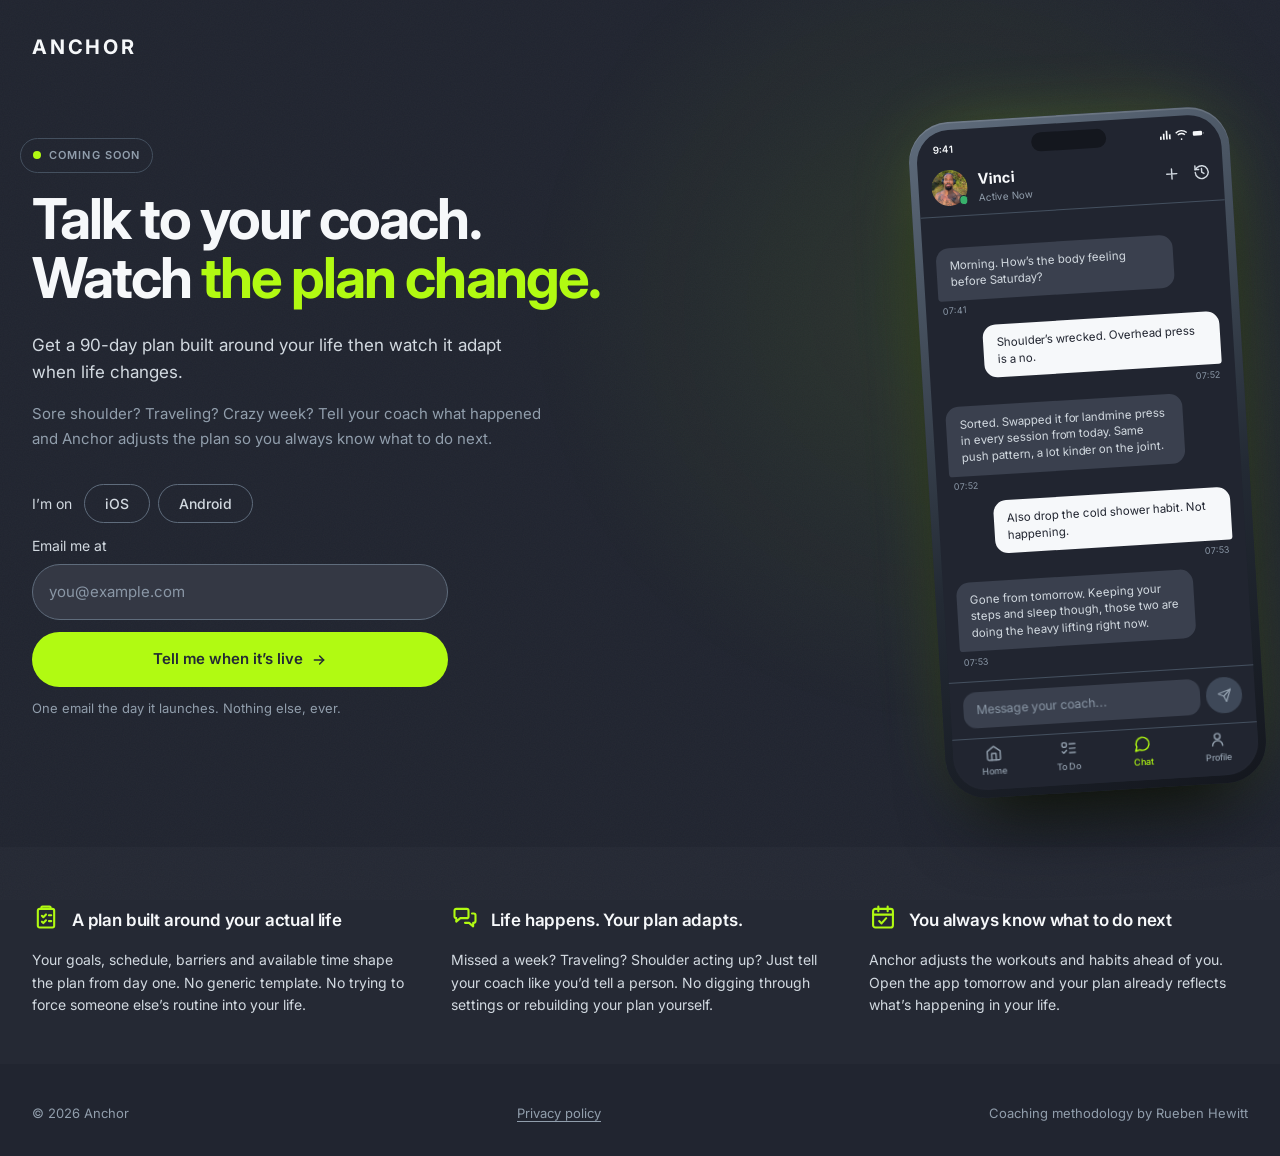
==== commit a6bf97a7: "Give the email field a visible label to match the platform line" ====
--- a/static/anchor/index.html
+++ b/static/anchor/index.html
@@ -94,6 +94,7 @@
 
                 <div class="field-row">
                   <div class="field">
+                    <label class="field-prompt" for="email">Email me at</label>
                     <input
                       id="email"
                       name="email"
@@ -101,7 +102,6 @@
                       inputmode="email"
                       autocomplete="email"
                       placeholder="you@example.com"
-                      aria-label="Email address"
                       aria-describedby="form-note"
                     />
                   </div>
--- a/static/anchor/styles.css
+++ b/static/anchor/styles.css
@@ -260,7 +260,7 @@
 
 .signup {
   margin-top: var(--s7);
-  max-width: 32rem;
+  max-width: 26rem;
 }
 
 .platform-row {
@@ -270,9 +270,15 @@
   margin-bottom: var(--s3);
 }
 
-.platform-prompt {
+.platform-prompt,
+.field-prompt {
   font-size: var(--t-14);
   color: var(--text-secondary);
+}
+
+.field-prompt {
+  display: block;
+  margin-bottom: var(--s2);
 }
 
 .platform {
@@ -327,11 +333,11 @@
 
 .field-row {
   display: flex;
+  flex-direction: column;
   gap: var(--s3);
 }
 
 .field {
-  flex: 1;
   min-width: 0;
 }
 
@@ -378,7 +384,7 @@
   align-items: center;
   justify-content: center;
   gap: var(--s2);
-  min-width: 232px;
+  width: 100%;
   padding: var(--s4) var(--s6);
   border: 0;
   border-radius: var(--radius-pill);
@@ -968,14 +974,6 @@
     padding: var(--s8) 0 var(--s7);
   }
 
-  .field-row {
-    flex-direction: column;
-  }
-
-  .btn {
-    width: 100%;
-  }
-
   .form-note {
     min-height: var(--s8);
   }
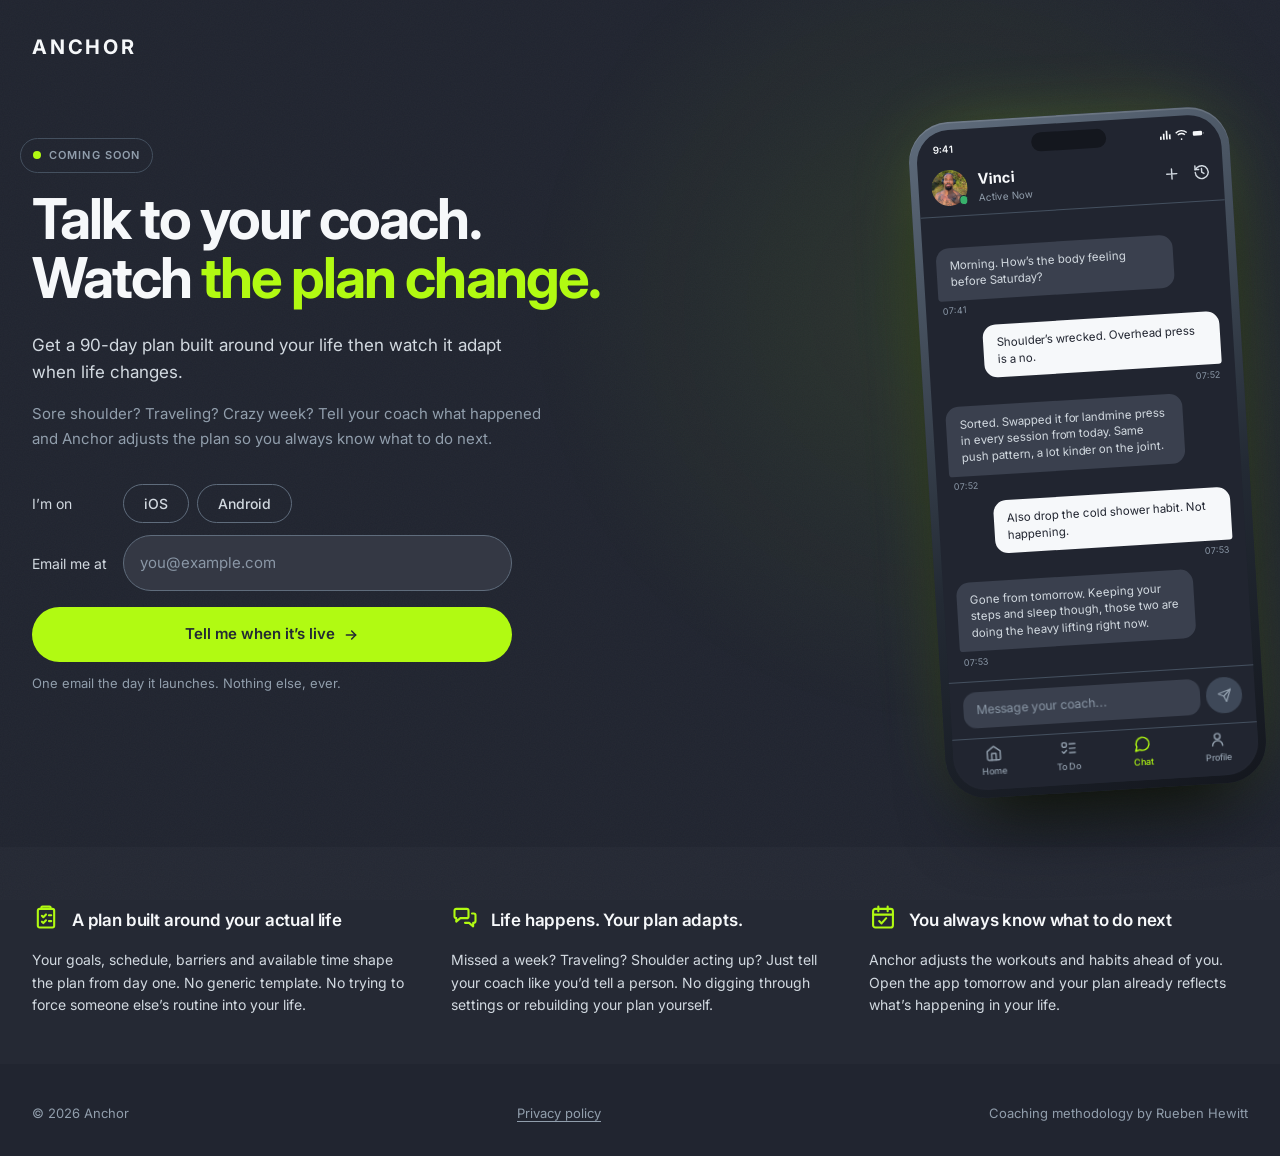
==== commit fc716f41: "Align the signup prompts in a label column beside their controls" ====
--- a/static/anchor/index.html
+++ b/static/anchor/index.html
@@ -66,8 +66,8 @@
               </p>
 
               <form class="signup reveal d4" id="signup" novalidate>
-                <div class="platform-row">
-                  <span class="platform-prompt">I&rsquo;m on</span>
+                <div class="form-grid">
+                  <span class="field-prompt">I&rsquo;m on</span>
                   <div class="platform" id="platform" role="radiogroup" aria-label="Which phone do you use?">
                     <button
                       class="pill"
@@ -90,11 +90,9 @@
                       Android
                     </button>
                   </div>
-                </div>
-
-                <div class="field-row">
+
+                  <label class="field-prompt" for="email">Email me at</label>
                   <div class="field">
-                    <label class="field-prompt" for="email">Email me at</label>
                     <input
                       id="email"
                       name="email"
@@ -105,14 +103,15 @@
                       aria-describedby="form-note"
                     />
                   </div>
-                  <button class="btn" type="submit" id="submit">
-                    <span id="submit-label">Tell me when it&rsquo;s live</span>
-                    <svg viewBox="0 0 24 24" fill="none" stroke="currentColor" stroke-width="2.2" stroke-linecap="round" stroke-linejoin="round" aria-hidden="true">
-                      <path d="M5 12h14" />
-                      <path d="m13 6 6 6-6 6" />
-                    </svg>
-                  </button>
                 </div>
+
+                <button class="btn" type="submit" id="submit">
+                  <span id="submit-label">Tell me when it&rsquo;s live</span>
+                  <svg viewBox="0 0 24 24" fill="none" stroke="currentColor" stroke-width="2.2" stroke-linecap="round" stroke-linejoin="round" aria-hidden="true">
+                    <path d="M5 12h14" />
+                    <path d="m13 6 6 6-6 6" />
+                  </svg>
+                </button>
                 <p class="form-note" id="form-note" role="status">
                   One email the day it launches. Nothing else, ever.
                 </p>
--- a/static/anchor/styles.css
+++ b/static/anchor/styles.css
@@ -260,25 +260,22 @@
 
 .signup {
   margin-top: var(--s7);
-  max-width: 26rem;
-}
-
-.platform-row {
-  display: flex;
-  align-items: center;
-  gap: var(--s3);
-  margin-bottom: var(--s3);
-}
-
-.platform-prompt,
+  max-width: 30rem;
+}
+
+/* Prompts in the first column, controls in the second, so "I'm on" and
+   "Email me at" line up down the left edge. */
+.form-grid {
+  display: grid;
+  grid-template-columns: auto minmax(0, 1fr);
+  align-items: center;
+  gap: var(--s3) var(--s4);
+}
+
 .field-prompt {
   font-size: var(--t-14);
   color: var(--text-secondary);
-}
-
-.field-prompt {
-  display: block;
-  margin-bottom: var(--s2);
+  white-space: nowrap;
 }
 
 .platform {
@@ -331,12 +328,6 @@
   color: var(--text-muted);
 }
 
-.field-row {
-  display: flex;
-  flex-direction: column;
-  gap: var(--s3);
-}
-
 .field {
   min-width: 0;
 }
@@ -385,6 +376,7 @@
   justify-content: center;
   gap: var(--s2);
   width: 100%;
+  margin-top: var(--s4);
   padding: var(--s4) var(--s6);
   border: 0;
   border-radius: var(--radius-pill);
@@ -944,9 +936,6 @@
     margin-right: auto;
   }
 
-  .platform-row {
-    justify-content: center;
-  }
 
   .phone-stage {
     order: -1;
